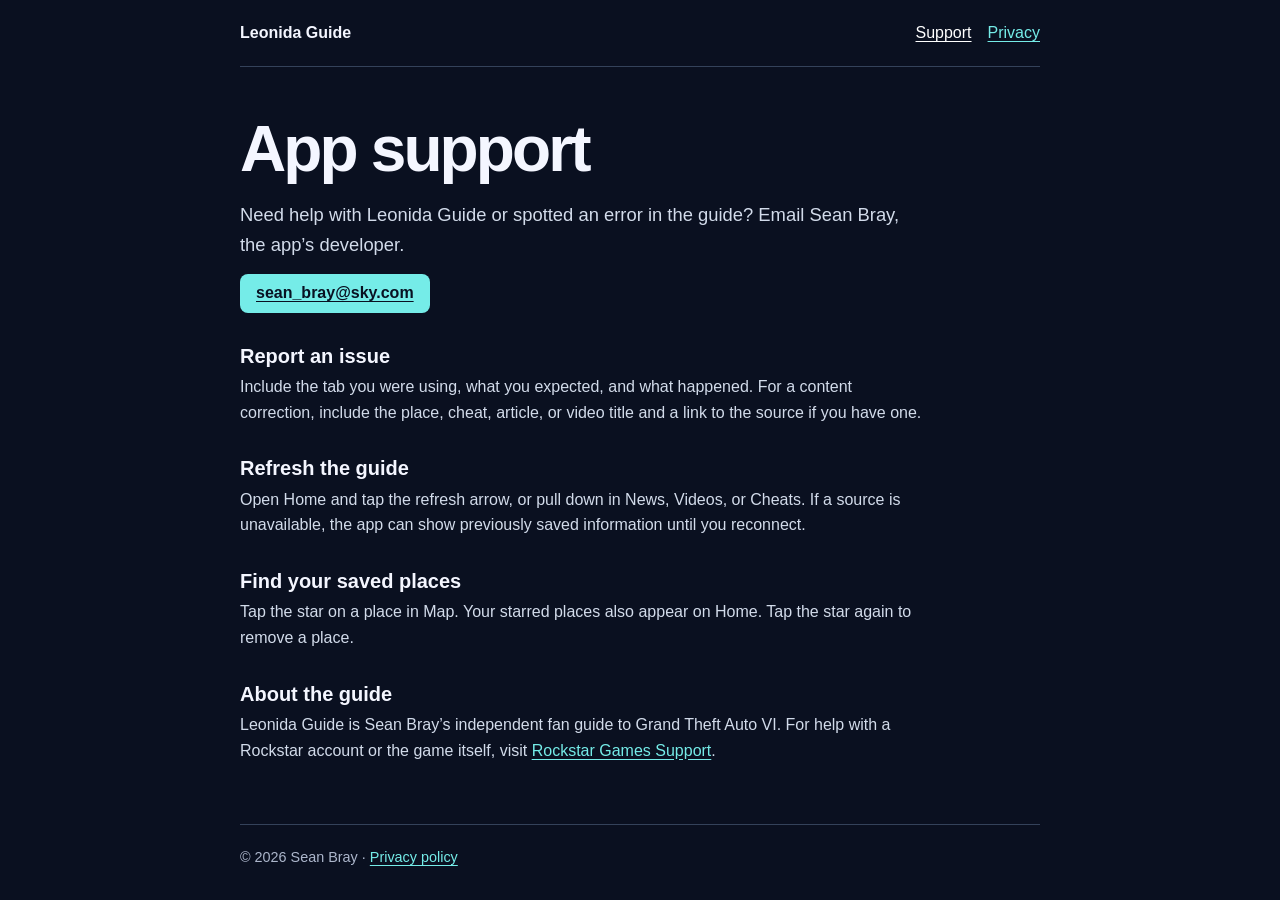
==== leonida/index.html @ 6620f625 "Publish Leonida Guide support and privacy pages" ====
<!doctype html>
<html lang="en">
<head>
  <meta charset="utf-8">
  <meta name="viewport" content="width=device-width, initial-scale=1">
  <meta name="description" content="Help and contact information for Sean Bray’s Leonida Guide for iPhone.">
  <title>Leonida Guide · App support</title>
  <link rel="stylesheet" href="style.css">
</head>
<body>
  <header><a href="./" aria-label="Leonida Guide support home">Leonida Guide</a><nav aria-label="Help pages"><a href="./" aria-current="page">Support</a><a href="privacy.html">Privacy</a></nav></header>
  <main>
    <h1>App support</h1>
    <p class="lead">Need help with Leonida Guide or spotted an error in the guide? Email Sean Bray, the app’s developer.</p>
    <a class="contact" href="mailto:sean_bray@sky.com?subject=Leonida%20Guide%20support">sean_bray@sky.com</a>
    <section><h2>Report an issue</h2><p>Include the tab you were using, what you expected, and what happened. For a content correction, include the place, cheat, article, or video title and a link to the source if you have one.</p></section>
    <section><h2>Refresh the guide</h2><p>Open Home and tap the refresh arrow, or pull down in News, Videos, or Cheats. If a source is unavailable, the app can show previously saved information until you reconnect.</p></section>
    <section><h2>Find your saved places</h2><p>Tap the star on a place in Map. Your starred places also appear on Home. Tap the star again to remove a place.</p></section>
    <section><h2>About the guide</h2><p>Leonida Guide is Sean Bray’s independent fan guide to Grand Theft Auto VI. For help with a Rockstar account or the game itself, visit <a href="https://support.rockstargames.com/">Rockstar Games Support</a>.</p></section>
  </main>
  <footer>© 2026 Sean Bray · <a href="privacy.html">Privacy policy</a></footer>
</body>
</html>
---- leonida/style.css ----
:root { color-scheme: dark; font-family: -apple-system, BlinkMacSystemFont, "Segoe UI", sans-serif; background: #0a1020; color: #f4f6ff; }
* { box-sizing: border-box; }
body { max-width: 56rem; margin: 0 auto; padding: 0 clamp(1.25rem, 5vw, 3rem); }
header, footer { padding: 1.5rem 0; }
header { display: flex; align-items: baseline; justify-content: space-between; gap: .75rem; border-bottom: 1px solid #34425a; }
header > a { color: #f4f6ff; font-weight: 750; text-decoration: none; }
nav { display: flex; gap: 1rem; }
nav [aria-current] { color: #fff; }
a { color: #75ece8; text-underline-offset: .18em; }
a:focus-visible { outline: 3px solid #ffa1c4; outline-offset: 4px; }
main { max-width: 43rem; padding: 2rem 0 3rem; }
h1 { margin: .25em 0; font-weight: 800; font-size: clamp(2.6rem, 7vw, 4rem); letter-spacing: -.045em; line-height: 1.08; }
h2 { font-size: 1.25rem; margin: 2rem 0 .4rem; }
p { line-height: 1.6; margin: .4em 0 .8em; color: #d2dbea; }
.lead { font-size: 1.15rem; }
.date, footer { color: #acb6cb; }
.contact { display: inline-block; padding: .66rem 1rem; border-radius: .5rem; color: #081122; background: #75ece8; font-weight: 650; }
footer { border-top: 1px solid #34425a; font-size: .9rem; }
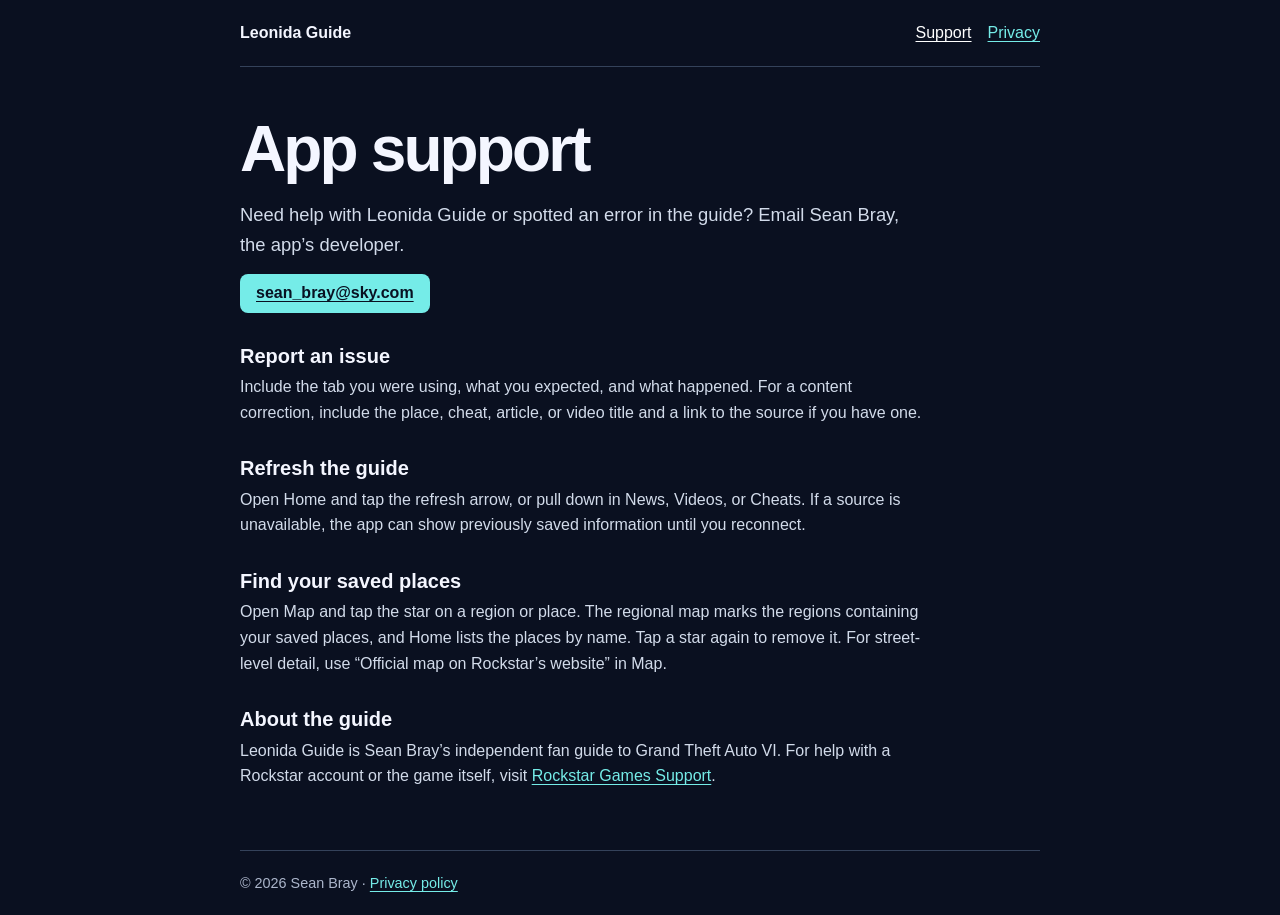
==== commit a199be7d: "Describe Leonida's regional map and live data requests" ====
--- a/leonida/index.html
+++ b/leonida/index.html
@@ -15,7 +15,7 @@
     <a class="contact" href="mailto:sean_bray@sky.com?subject=Leonida%20Guide%20support">sean_bray@sky.com</a>
     <section><h2>Report an issue</h2><p>Include the tab you were using, what you expected, and what happened. For a content correction, include the place, cheat, article, or video title and a link to the source if you have one.</p></section>
     <section><h2>Refresh the guide</h2><p>Open Home and tap the refresh arrow, or pull down in News, Videos, or Cheats. If a source is unavailable, the app can show previously saved information until you reconnect.</p></section>
-    <section><h2>Find your saved places</h2><p>Tap the star on a place in Map. Your starred places also appear on Home. Tap the star again to remove a place.</p></section>
+    <section><h2>Find your saved places</h2><p>Open Map and tap the star on a region or place. The regional map marks the regions containing your saved places, and Home lists the places by name. Tap a star again to remove it. For street-level detail, use “Official map on Rockstar’s website” in Map.</p></section>
     <section><h2>About the guide</h2><p>Leonida Guide is Sean Bray’s independent fan guide to Grand Theft Auto VI. For help with a Rockstar account or the game itself, visit <a href="https://support.rockstargames.com/">Rockstar Games Support</a>.</p></section>
   </main>
   <footer>© 2026 Sean Bray · <a href="privacy.html">Privacy policy</a></footer>
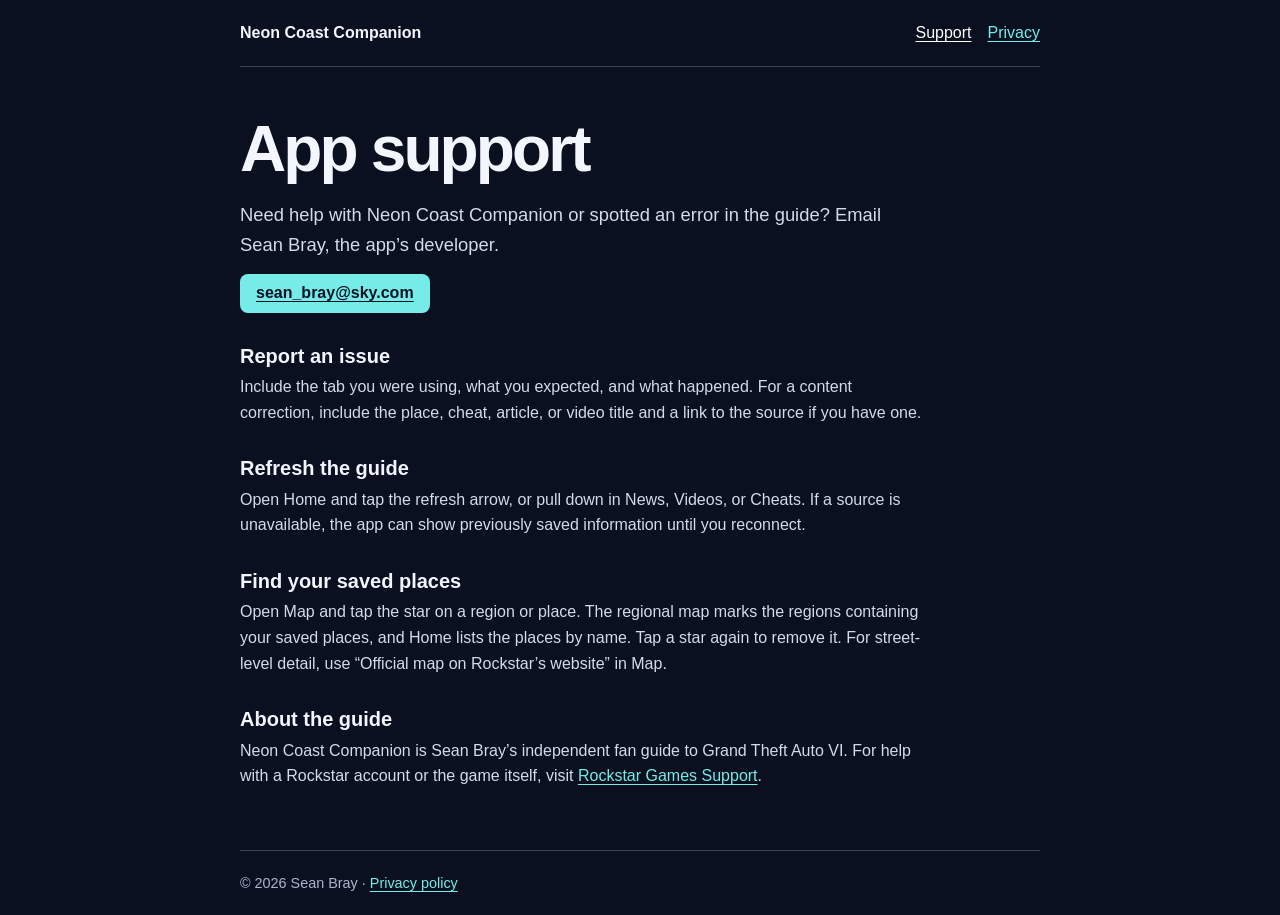
==== commit 19f1ef0f: "Rename the guide to Neon Coast Companion" ====
--- a/leonida/index.html
+++ b/leonida/index.html
@@ -3,20 +3,20 @@
 <head>
   <meta charset="utf-8">
   <meta name="viewport" content="width=device-width, initial-scale=1">
-  <meta name="description" content="Help and contact information for Sean Bray’s Leonida Guide for iPhone.">
-  <title>Leonida Guide · App support</title>
+  <meta name="description" content="Help and contact information for Sean Bray’s Neon Coast Companion for iPhone and iPad.">
+  <title>Neon Coast Companion · App support</title>
   <link rel="stylesheet" href="style.css">
 </head>
 <body>
-  <header><a href="./" aria-label="Leonida Guide support home">Leonida Guide</a><nav aria-label="Help pages"><a href="./" aria-current="page">Support</a><a href="privacy.html">Privacy</a></nav></header>
+  <header><a href="./" aria-label="Neon Coast Companion support home">Neon Coast Companion</a><nav aria-label="Help pages"><a href="./" aria-current="page">Support</a><a href="privacy.html">Privacy</a></nav></header>
   <main>
     <h1>App support</h1>
-    <p class="lead">Need help with Leonida Guide or spotted an error in the guide? Email Sean Bray, the app’s developer.</p>
-    <a class="contact" href="mailto:sean_bray@sky.com?subject=Leonida%20Guide%20support">sean_bray@sky.com</a>
+    <p class="lead">Need help with Neon Coast Companion or spotted an error in the guide? Email Sean Bray, the app’s developer.</p>
+    <a class="contact" href="mailto:sean_bray@sky.com?subject=Neon%20Coast%20Companion%20support">sean_bray@sky.com</a>
     <section><h2>Report an issue</h2><p>Include the tab you were using, what you expected, and what happened. For a content correction, include the place, cheat, article, or video title and a link to the source if you have one.</p></section>
     <section><h2>Refresh the guide</h2><p>Open Home and tap the refresh arrow, or pull down in News, Videos, or Cheats. If a source is unavailable, the app can show previously saved information until you reconnect.</p></section>
     <section><h2>Find your saved places</h2><p>Open Map and tap the star on a region or place. The regional map marks the regions containing your saved places, and Home lists the places by name. Tap a star again to remove it. For street-level detail, use “Official map on Rockstar’s website” in Map.</p></section>
-    <section><h2>About the guide</h2><p>Leonida Guide is Sean Bray’s independent fan guide to Grand Theft Auto VI. For help with a Rockstar account or the game itself, visit <a href="https://support.rockstargames.com/">Rockstar Games Support</a>.</p></section>
+    <section><h2>About the guide</h2><p>Neon Coast Companion is Sean Bray’s independent fan guide to Grand Theft Auto VI. For help with a Rockstar account or the game itself, visit <a href="https://support.rockstargames.com/">Rockstar Games Support</a>.</p></section>
   </main>
   <footer>© 2026 Sean Bray · <a href="privacy.html">Privacy policy</a></footer>
 </body>
